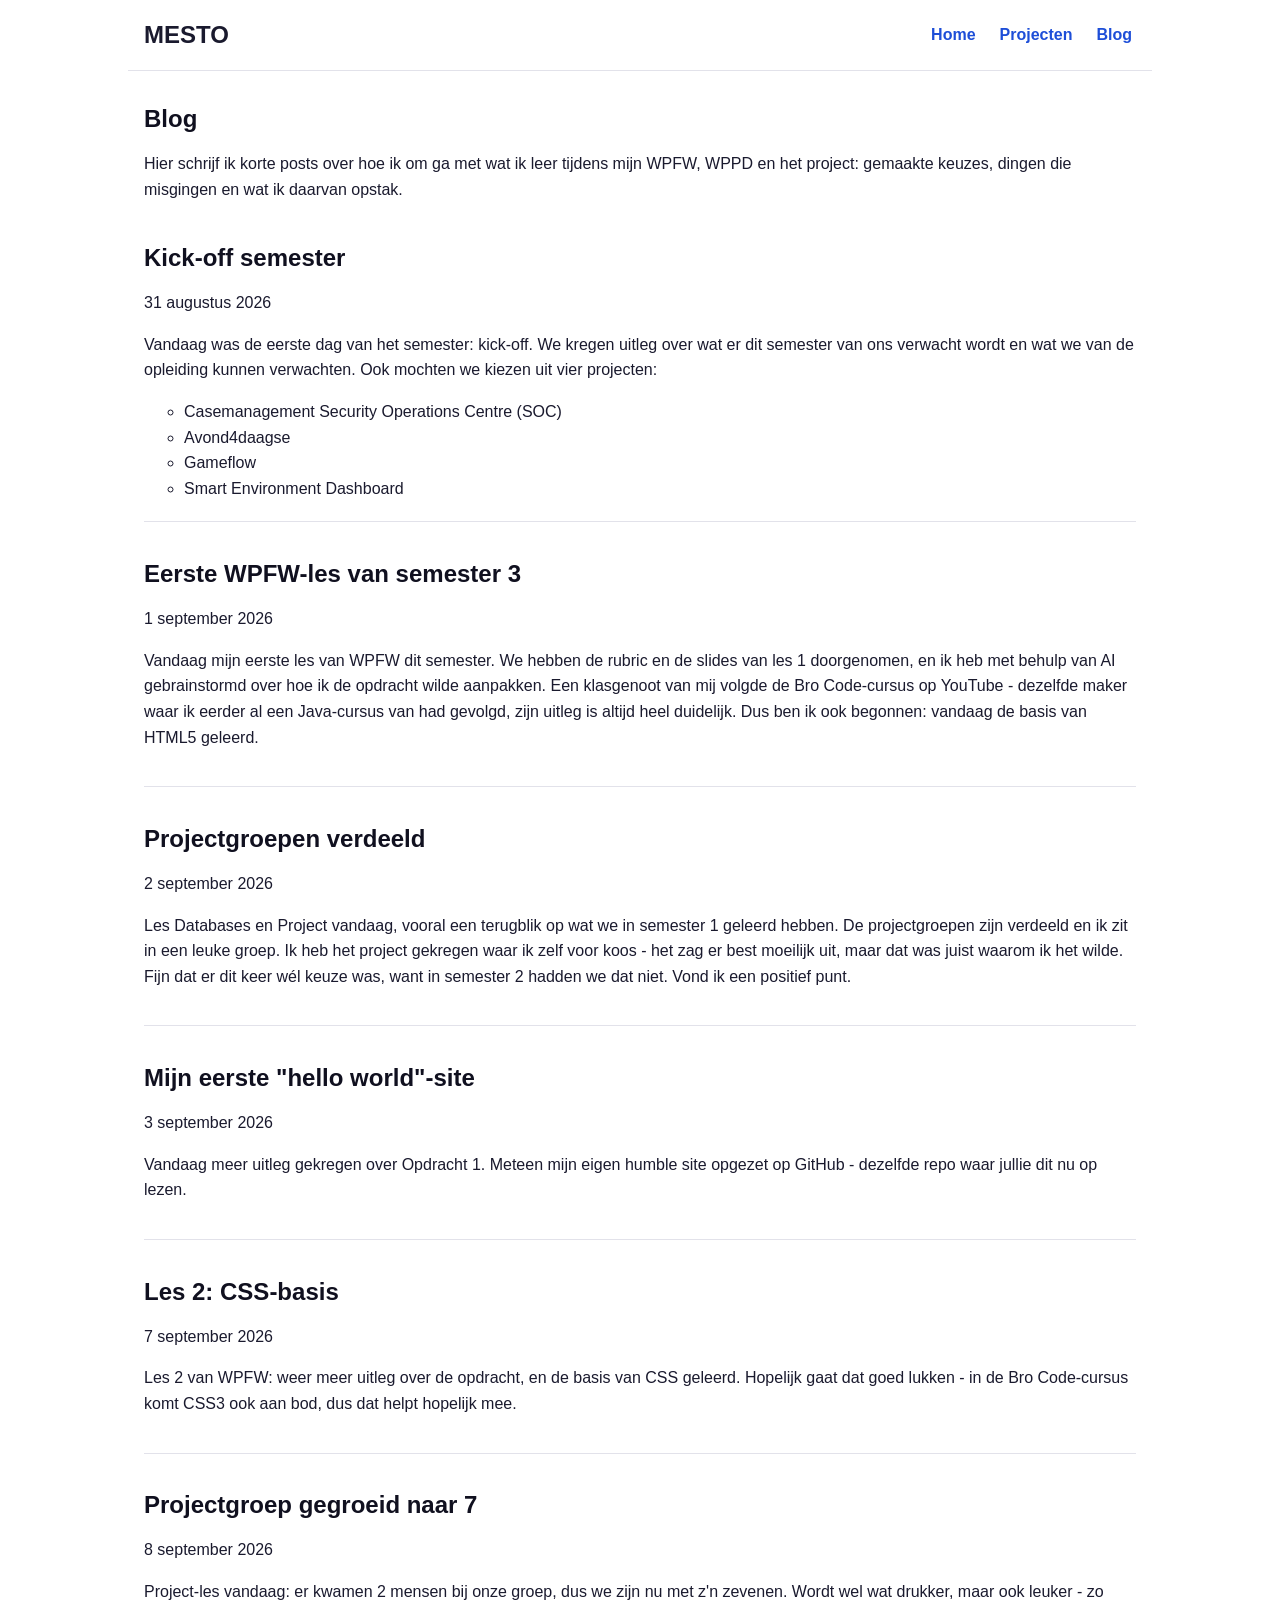
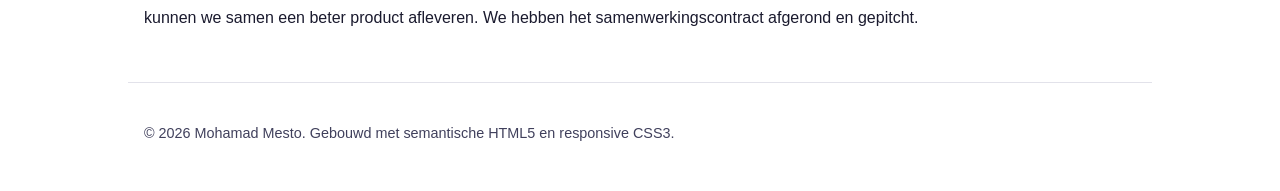
==== blog.html @ 796dd7da "Move HTML pages to repo root for GitHub Pages, fix css path casing GitHub Pages requires index.html " ====
<!doctype html>
<html lang="nl">
  <head>
    <meta charset="UTF-8" />
    <meta name="viewport" content="width=device-width, initial-scale=1.0" />
    <title>Blog - MESTO</title>
    <meta
      name="description"
      content="Blogoverzicht van MESTO Software Engineering en het leerproces."
    />
    <link rel="stylesheet" href="css/style.css" />
  </head>
  <body>
    <header class="site-header">
      <p class="site-title">MESTO</p>
      <nav class="main-nav">
        <ul>
          <li><a href="index.html">Home</a></li>
          <li><a href="projects.html">Projecten</a></li>
          <li><a href="blog.html" aria-current="page">Blog</a></li>
        </ul>
      </nav>
    </header>

    <main>
      <section>
        <h1>Blog</h1>
        <p>
          Hier schrijf ik korte posts over hoe ik om ga met wat ik leer tijdens
          mijn WPFW, WPPD en het project: gemaakte keuzes, dingen die misgingen
          en wat ik daarvan opstak.
        </p>

        <ul class="blog-list">
          <li>
            <article>
              <h2>Kick-off semester</h2>
              <p><time datetime="2026-08-31">31 augustus 2026</time></p>
              <p>
                Vandaag was de eerste dag van het semester: kick-off. We kregen
                uitleg over wat er dit semester van ons verwacht wordt en wat we
                van de opleiding kunnen verwachten. Ook mochten we kiezen uit
                vier projecten:
              </p>
              <ul class="soorten-projecten">
                <li>Casemanagement Security Operations Centre (SOC)</li>
                <li>Avond4daagse</li>
                <li>Gameflow</li>
                <li>Smart Environment Dashboard</li>
              </ul>
            </article>
          </li>
          <li>
            <article>
              <h2>Eerste WPFW-les van semester 3</h2>
              <p><time datetime="2026-09-01">1 september 2026</time></p>
              <p>
                Vandaag mijn eerste les van WPFW dit semester. We hebben de
                rubric en de slides van les 1 doorgenomen, en ik heb met
                behulp van AI gebrainstormd over hoe ik de opdracht wilde
                aanpakken. Een klasgenoot van mij volgde de Bro Code-cursus
                op YouTube - dezelfde maker waar ik eerder al een
                Java-cursus van had gevolgd, zijn uitleg is altijd heel
                duidelijk. Dus ben ik ook begonnen: vandaag de basis van
                HTML5 geleerd.
              </p>
            </article>
          </li>
          <li>
            <article>
              <h2>Projectgroepen verdeeld</h2>
              <p><time datetime="2026-09-02">2 september 2026</time></p>
              <p>
                Les Databases en Project vandaag, vooral een terugblik op
                wat we in semester 1 geleerd hebben. De projectgroepen zijn
                verdeeld en ik zit in een leuke groep. Ik heb het project
                gekregen waar ik zelf voor koos - het zag er best moeilijk
                uit, maar dat was juist waarom ik het wilde. Fijn dat er
                dit keer wél keuze was, want in semester 2 hadden we dat
                niet. Vond ik een positief punt.
              </p>
            </article>
          </li>
          <li>
            <article>
              <h2>Mijn eerste "hello world"-site</h2>
              <p><time datetime="2026-09-03">3 september 2026</time></p>
              <p>
                Vandaag meer uitleg gekregen over Opdracht 1. Meteen mijn
                eigen humble site opgezet op GitHub - dezelfde repo waar
                jullie dit nu op lezen.
              </p>
            </article>
          </li>
          <li>
            <article>
              <h2>Les 2: CSS-basis</h2>
              <p><time datetime="2026-09-07">7 september 2026</time></p>
              <p>
                Les 2 van WPFW: weer meer uitleg over de opdracht, en de
                basis van CSS geleerd. Hopelijk gaat dat goed lukken - in
                de Bro Code-cursus komt CSS3 ook aan bod, dus dat helpt
                hopelijk mee.
              </p>
            </article>
          </li>
          <li>
            <article>
              <h2>Projectgroep gegroeid naar 7</h2>
              <p><time datetime="2026-09-08">8 september 2026</time></p>
              <p>
                Project-les vandaag: er kwamen 2 mensen bij onze groep, dus
                we zijn nu met z'n zevenen. Wordt wel wat drukker, maar ook
                leuker - zo kunnen we samen een beter product afleveren. We
                hebben het samenwerkingscontract afgerond en gepitcht.
              </p>
            </article>
          </li>
        </ul>
      </section>
    </main>

    <footer class="site-footer">
      <p>
        &copy; 2026 Mohamad Mesto. Gebouwd met semantische HTML5 en responsive
        CSS3.
      </p>
    </footer>
  </body>
</html>
---- css/style.css ----
* {
  box-sizing: border-box;
}

body {
  margin: 0;
  font-family: "Segoe UI", Roboto, Helvetica, Arial, sans-serif;
  line-height: 1.6;
  color: #1a1a2e;
  background-color: #ffffff;
  overflow-x: hidden;
  overflow-wrap: break-word;
}

h1,
h2,
h3 {
  line-height: 1;
  color: #10101f;
}

a {
  color: #1d4ed8;
  text-decoration: underline;
}

/* Layout */

.site-header,
main,
.site-footer {
  width: 100%;
  max-width: 64rem;
  margin-inline: auto;
  padding-inline: 1rem;
}

.site-header {
  display: flex;
  align-items: center;
  justify-content: space-between;
  flex-wrap: wrap;
  gap: 1rem;
  padding-block: 1rem;
  border-bottom: 1px solid #e2e2ea;
}

.site-title {
  margin: 0;
  font-weight: 700;
  font-size: 1.5rem;
}

main {
  padding-block: 1rem;
}

/* Footer */
.site-footer {
  padding-block: 1.5rem 2rem;
  border-top: 1px solid #e2e2ea;
  font-size: 0.9rem;
  color: #40405c;
}

/* Navigatie balk  */

.main-nav ul {
  list-style: none;
  display: flex;
  flex-wrap: wrap;
  gap: 0.5rem 1rem;
  margin: 0;
  padding: 0;
}

.main-nav a {
  display: inline-block;
  padding: 0.35rem 0.25rem;
  text-decoration: none;
  font-weight: 600;
}

/* portret */

.intro-portret {
  width: 8rem;
  height: 8rem;
  border-radius: 50%;
}

/* Buttons */

.button.projecten,
.button.blog {
  display: inline-block;
  padding: 0.6rem 1.1rem;
  background-color: #1d4ed8;
  color: #ffffff;
  border-radius: 0.35rem;
  text-decoration: none;
  font-weight: 600;
}

.button.blog {
  background-color: transparent;
  color: #1d4ed8;
  border: 2px solid #1d4ed8;
}

.button.blog:hover,
.button.projecten:hover {
  background-color: #2563eb;
  color: #ffffff;
}

/* Projecten en blog layout  */
.project-grid,
.blog-list {
  list-style: none;
  margin: 1.5rem 0 0;
  padding: 0;
  display: grid;
  grid-template-columns: 1fr;
  gap: 1.25rem;
}

.project-grid {
  display: grid;
  gap: 1rem;
  grid-template-columns: repeat(1, 1fr);
}

.project-card {
  border: 1px solid #e2e2ea;
  border-radius: 0.5rem;
  padding: 1.25rem;
}

.blog-list article {
  border-bottom: 1px solid #e2e2ea;
  padding-bottom: 1.25rem;
}

.blog-list li:last-child article {
  border-bottom: none;
}
/* Responsive */

@media (min-width: 768px) {
  .project-grid {
    grid-template-columns: repeat(2, 1fr);
  }
}

@media (min-width: 1024px) {
  .intro h1 {
    font-size: 2.25rem;
  }

  .project-grid {
    grid-template-columns: repeat(3, 1fr);
  }
}
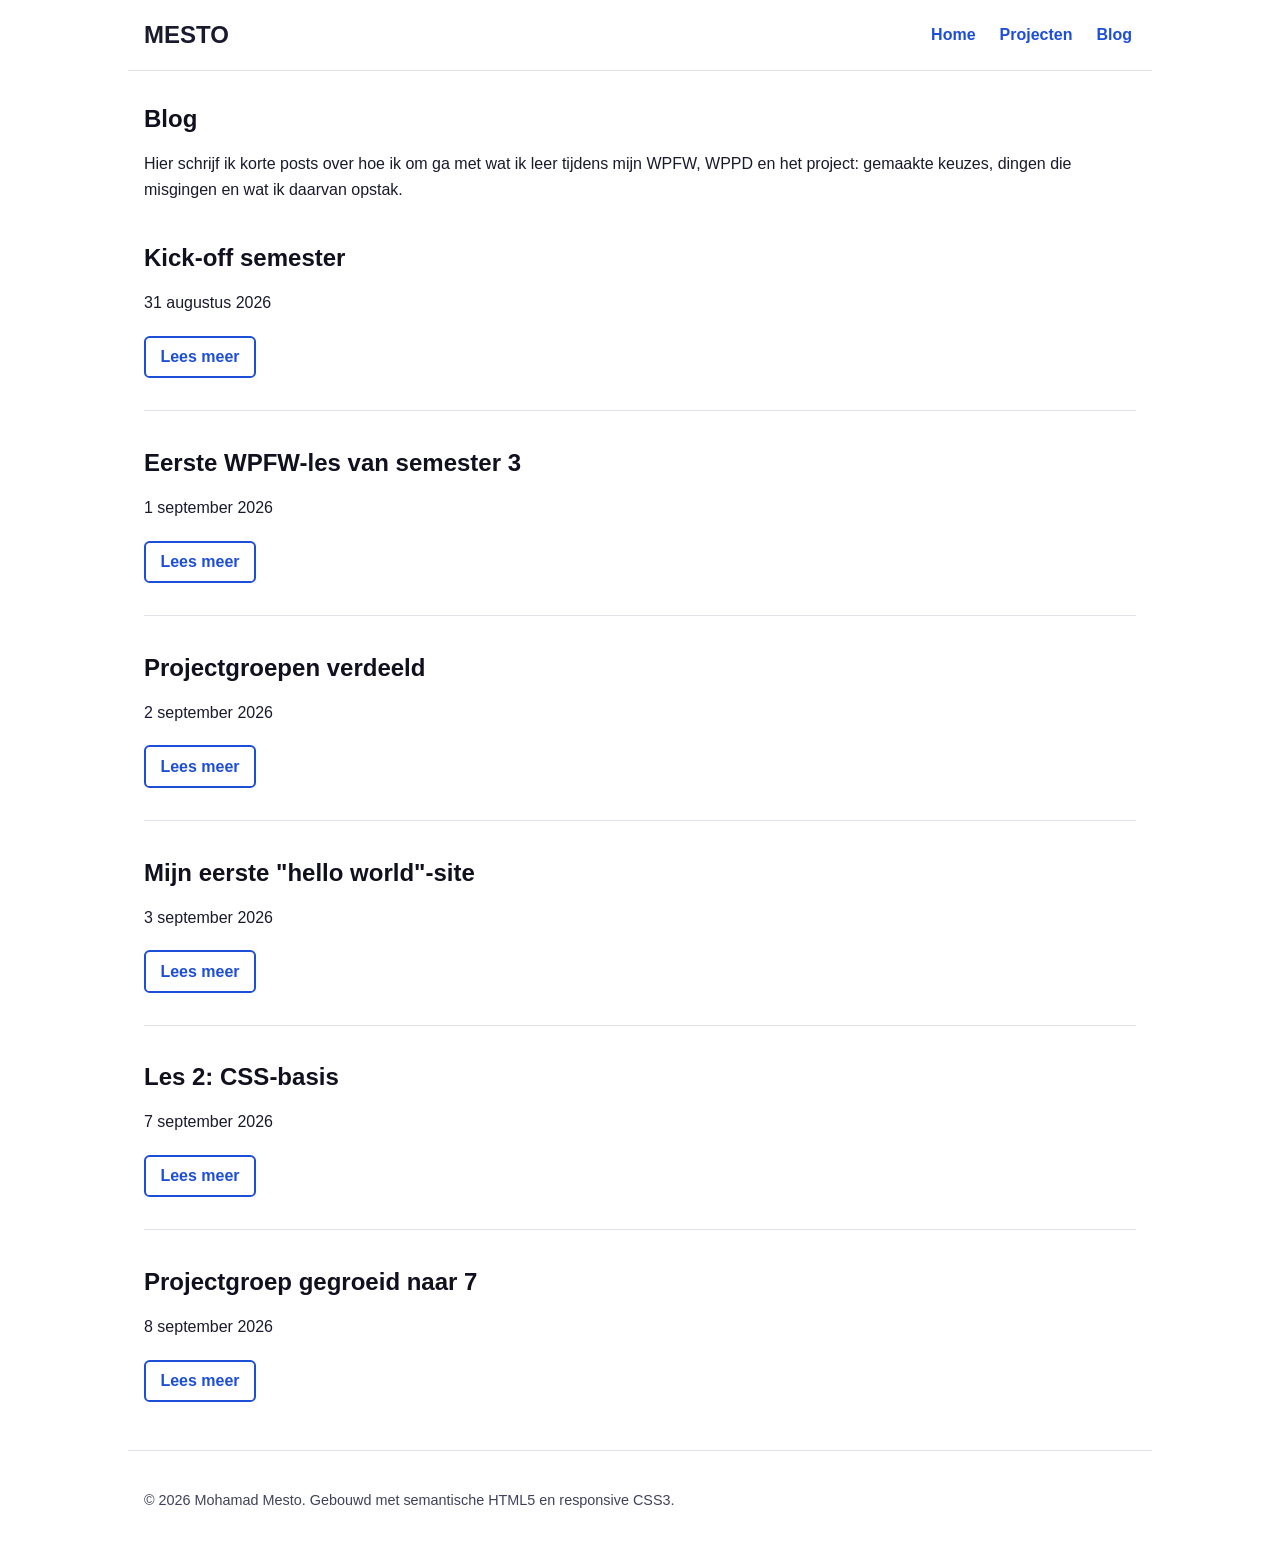
==== commit 794ae364: "Initial commit" ====
--- a/blog.html
+++ b/blog.html
@@ -36,6 +36,7 @@
             <article>
               <h2>Kick-off semester</h2>
               <p><time datetime="2026-08-31">31 augustus 2026</time></p>
+               <div class="blog-inhoud">
               <p>
                 Vandaag was de eerste dag van het semester: kick-off. We kregen
                 uitleg over wat er dit semester van ons verwacht wordt en wat we
@@ -48,12 +49,14 @@
                 <li>Gameflow</li>
                 <li>Smart Environment Dashboard</li>
               </ul>
+              </div>
             </article>
           </li>
           <li>
             <article>
               <h2>Eerste WPFW-les van semester 3</h2>
               <p><time datetime="2026-09-01">1 september 2026</time></p>
+               <div class="blog-inhoud">
               <p>
                 Vandaag mijn eerste les van WPFW dit semester. We hebben de
                 rubric en de slides van les 1 doorgenomen, en ik heb met
@@ -64,12 +67,14 @@
                 duidelijk. Dus ben ik ook begonnen: vandaag de basis van
                 HTML5 geleerd.
               </p>
+              </div>
             </article>
           </li>
           <li>
             <article>
               <h2>Projectgroepen verdeeld</h2>
               <p><time datetime="2026-09-02">2 september 2026</time></p>
+               <div class="blog-inhoud">
               <p>
                 Les Databases en Project vandaag, vooral een terugblik op
                 wat we in semester 1 geleerd hebben. De projectgroepen zijn
@@ -79,41 +84,48 @@
                 dit keer wél keuze was, want in semester 2 hadden we dat
                 niet. Vond ik een positief punt.
               </p>
+              </div>
             </article>
           </li>
           <li>
             <article>
               <h2>Mijn eerste "hello world"-site</h2>
               <p><time datetime="2026-09-03">3 september 2026</time></p>
+              <div class="blog-inhoud">
               <p>
                 Vandaag meer uitleg gekregen over Opdracht 1. Meteen mijn
                 eigen humble site opgezet op GitHub - dezelfde repo waar
                 jullie dit nu op lezen.
               </p>
+              </div>
             </article>
           </li>
           <li>
             <article>
               <h2>Les 2: CSS-basis</h2>
               <p><time datetime="2026-09-07">7 september 2026</time></p>
+              <div class="blog-inhoud">
               <p>
                 Les 2 van WPFW: weer meer uitleg over de opdracht, en de
                 basis van CSS geleerd. Hopelijk gaat dat goed lukken - in
                 de Bro Code-cursus komt CSS3 ook aan bod, dus dat helpt
                 hopelijk mee.
               </p>
+              </div>
             </article>
           </li>
           <li>
             <article>
               <h2>Projectgroep gegroeid naar 7</h2>
               <p><time datetime="2026-09-08">8 september 2026</time></p>
+               <div class="blog-inhoud">
               <p>
                 Project-les vandaag: er kwamen 2 mensen bij onze groep, dus
                 we zijn nu met z'n zevenen. Wordt wel wat drukker, maar ook
                 leuker - zo kunnen we samen een beter product afleveren. We
                 hebben het samenwerkingscontract afgerond en gepitcht.
               </p>
+              </div>
             </article>
           </li>
         </ul>
@@ -127,4 +139,5 @@
       </p>
     </footer>
   </body>
+  <script src="js/main.js" defer></script>
 </html>
--- a/css/style.css
+++ b/css/style.css
@@ -162,3 +162,94 @@
     grid-template-columns: repeat(3, 1fr);
   }
 }
+/* js */
+.formulierveld {
+  margin-bottom: 1rem;
+}
+
+.formulierveld label {
+  display: block;
+  font-weight: 600;
+}
+
+.formulierveld input,
+.formulierveld textarea {
+  width: 100%;
+  max-width: 30rem;
+  padding: 0.5rem;
+  font: inherit;
+}
+
+.foutmelding {
+  color: #b91c1c;
+  margin: 0.25rem 0 0;
+}
+
+[aria-invalid="true"] {
+  border: 2px solid #b91c1c;
+}
+/* Lees meer / Lees minder */
+
+.blog-list button[aria-expanded] {
+  display: inline-block;
+  margin: 0.25rem 0 0.75rem;
+  padding: 0.4rem 0.9rem;
+  font: inherit;
+  font-weight: 600;
+  color: #1d4ed8;
+  background-color: transparent;
+  border: 2px solid #1d4ed8;
+  border-radius: 0.35rem;
+  cursor: pointer;
+}
+
+.blog-list button[aria-expanded]:hover {
+  background-color: #1d4ed8;
+  color: #ffffff;
+}
+
+.blog-list button[aria-expanded]:focus-visible {
+  outline: 3px solid #1d4ed8;
+  outline-offset: 2px;
+}
+
+.blog-list button[aria-expanded="true"] {
+  background-color: #eef2ff;
+}
+
+/* Filter op techniek */
+
+.filterbalk {
+  display: flex;
+  flex-wrap: wrap;
+  align-items: center;
+  gap: 0.5rem 0.75rem;
+  margin-top: 1rem;
+}
+
+.filterbalk label {
+  font-weight: 600;
+}
+
+.filterbalk select {
+  padding: 0.5rem 2rem 0.5rem 0.75rem;
+  font: inherit;
+  color: #1a1a2e;
+  background-color: #ffffff;
+  border: 2px solid #e2e2ea;
+  border-radius: 0.35rem;
+  cursor: pointer;
+}
+
+.filterbalk select:hover {
+  border-color: #1d4ed8;
+}
+.projecten-kop {
+  display: flex;
+  flex-wrap: wrap;
+  align-items: center;
+  justify-content: space-between;
+  gap: 1rem;
+}
+
+
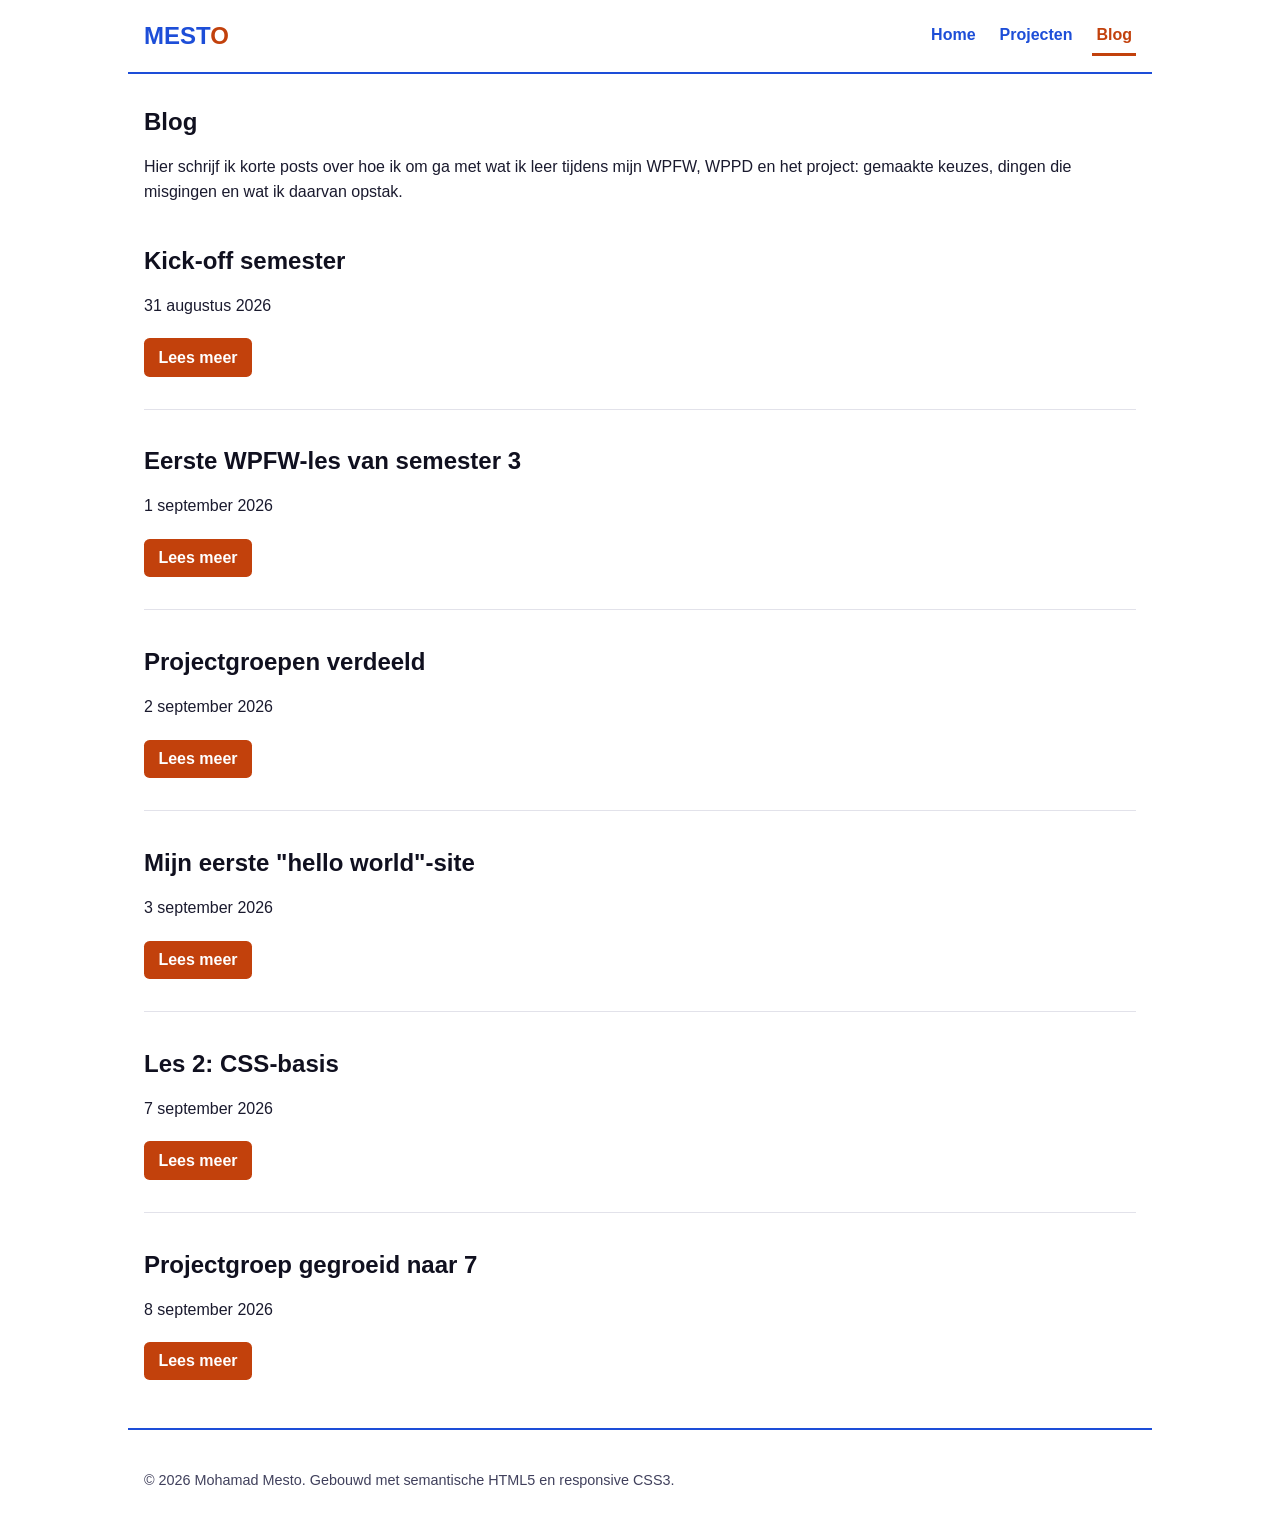
==== commit ca92a7f6: "Add color styling updates" ====
--- a/blog.html
+++ b/blog.html
@@ -12,7 +12,7 @@
   </head>
   <body>
     <header class="site-header">
-      <p class="site-title">MESTO</p>
+      <p class="site-title">MEST<span>O</span></p>
       <nav class="main-nav">
         <ul>
           <li><a href="index.html">Home</a></li>
--- a/css/style.css
+++ b/css/style.css
@@ -42,13 +42,18 @@
   flex-wrap: wrap;
   gap: 1rem;
   padding-block: 1rem;
-  border-bottom: 1px solid #e2e2ea;
+  border-bottom: 2px solid #1d4ed8;
 }
 
 .site-title {
   margin: 0;
   font-weight: 700;
   font-size: 1.5rem;
+  color: #1d4ed8;
+}
+
+.site-title span {
+  color: #c2410c;
 }
 
 main {
@@ -58,7 +63,7 @@
 /* Footer */
 .site-footer {
   padding-block: 1.5rem 2rem;
-  border-top: 1px solid #e2e2ea;
+  border-top: 2px solid #1d4ed8;
   font-size: 0.9rem;
   color: #40405c;
 }
@@ -79,6 +84,13 @@
   padding: 0.35rem 0.25rem;
   text-decoration: none;
   font-weight: 600;
+  border-bottom: 3px solid transparent;
+}
+
+.main-nav a:hover,
+.main-nav a[aria-current="page"] {
+  color: #c2410c;
+  border-bottom-color: #c2410c;
 }
 
 /* portret */
@@ -87,6 +99,15 @@
   width: 8rem;
   height: 8rem;
   border-radius: 50%;
+}
+
+.contact-grid {
+  display: grid;
+  gap: 1.5rem;
+}
+
+.contact-info {
+  padding: 1rem 0;
 }
 
 /* Buttons */
@@ -112,6 +133,18 @@
 .button.projecten:hover {
   background-color: #2563eb;
   color: #ffffff;
+}
+
+.button.projecten {
+  background-color: #c2410c;
+  border: none;
+  font: inherit;
+  font-weight: 600;
+  cursor: pointer;
+}
+
+.button.projecten:hover {
+  background-color: #9a3412;
 }
 
 /* Projecten en blog layout  */
@@ -133,8 +166,13 @@
 
 .project-card {
   border: 1px solid #e2e2ea;
+  border-top: 3px solid #c2410c;
   border-radius: 0.5rem;
   padding: 1.25rem;
+}
+
+.project-card a:hover {
+  color: #c2410c;
 }
 
 .blog-list article {
@@ -150,6 +188,11 @@
 @media (min-width: 768px) {
   .project-grid {
     grid-template-columns: repeat(2, 1fr);
+  }
+
+  .contact-grid {
+    grid-template-columns: 1.5fr 1fr;
+    align-items: start;
   }
 }
 
@@ -196,16 +239,15 @@
   padding: 0.4rem 0.9rem;
   font: inherit;
   font-weight: 600;
-  color: #1d4ed8;
-  background-color: transparent;
-  border: 2px solid #1d4ed8;
+  color: #ffffff;
+  background-color: #c2410c;
+  border: none;
   border-radius: 0.35rem;
   cursor: pointer;
 }
 
 .blog-list button[aria-expanded]:hover {
-  background-color: #1d4ed8;
-  color: #ffffff;
+  background-color: #9a3412;
 }
 
 .blog-list button[aria-expanded]:focus-visible {
@@ -214,7 +256,7 @@
 }
 
 .blog-list button[aria-expanded="true"] {
-  background-color: #eef2ff;
+  background-color: #9a3412;
 }
 
 /* Filter op techniek */
@@ -250,6 +292,4 @@
   align-items: center;
   justify-content: space-between;
   gap: 1rem;
-}
-
-
+}
